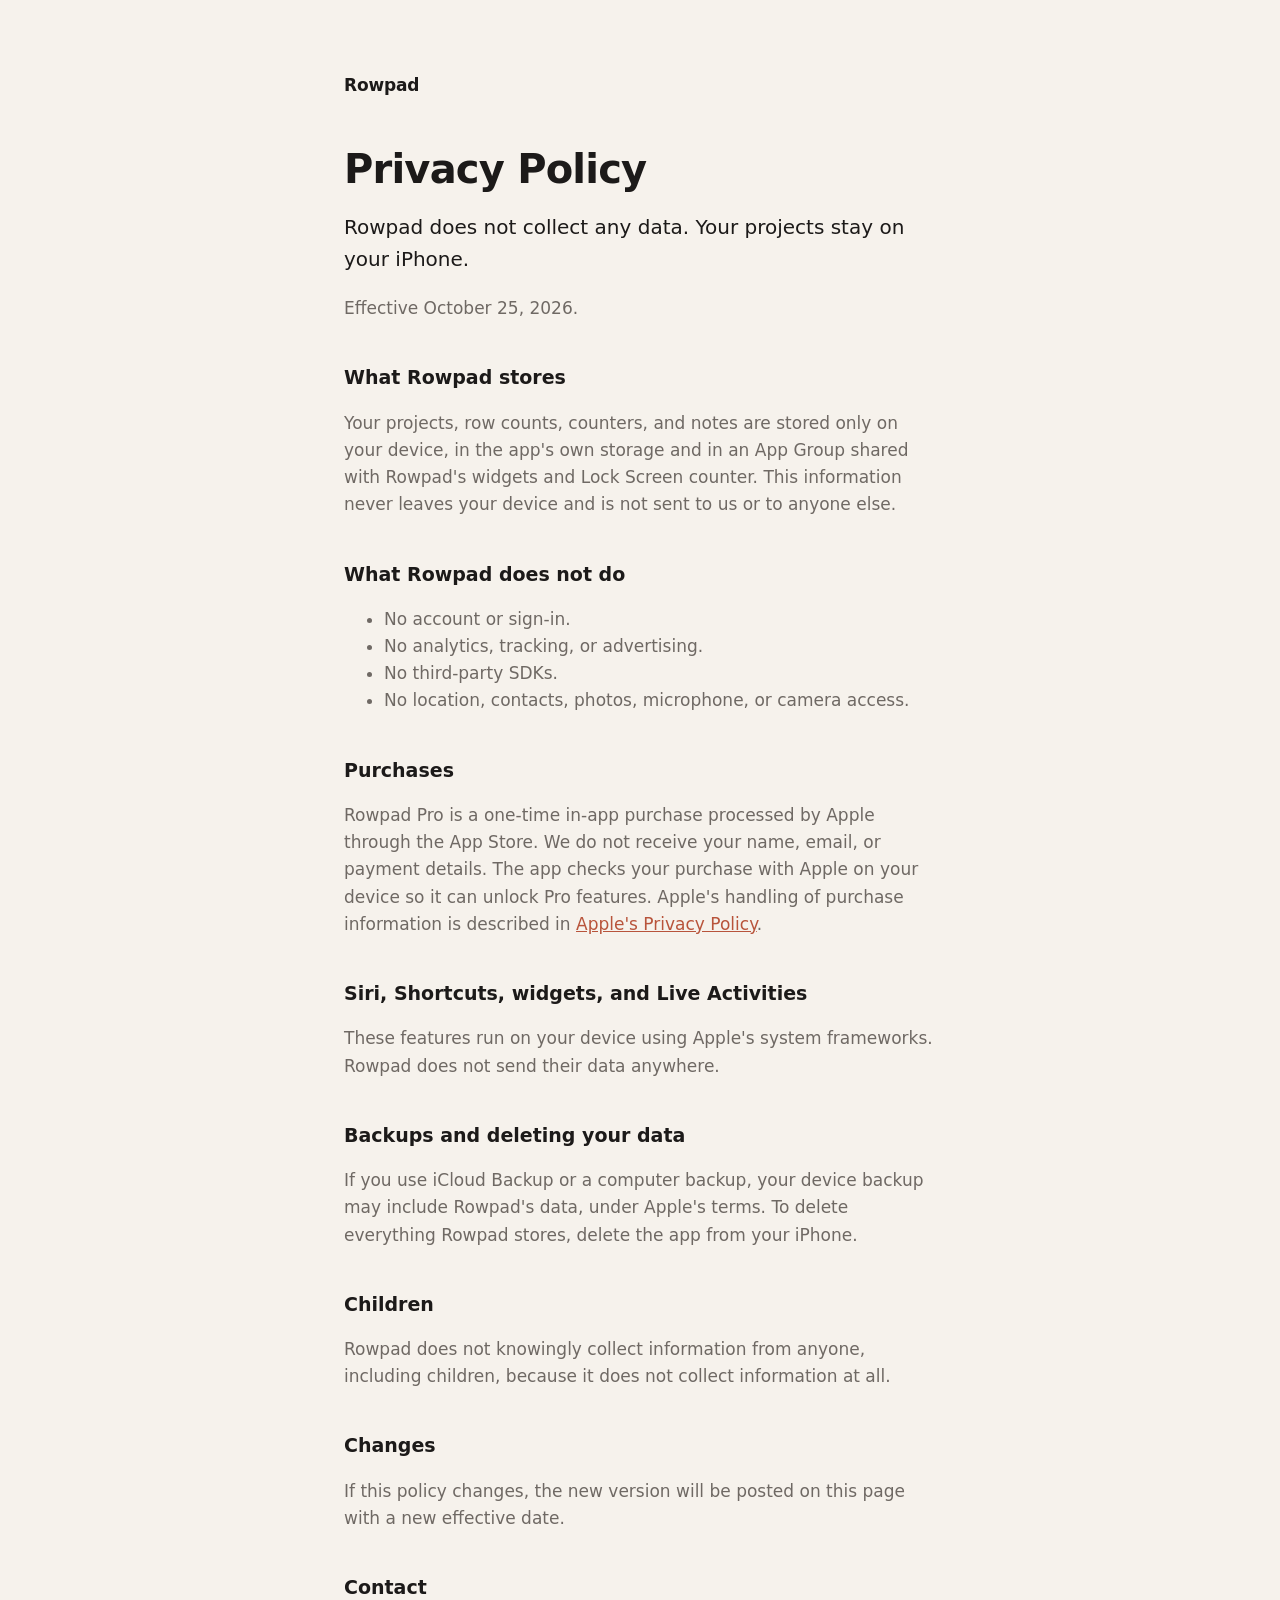
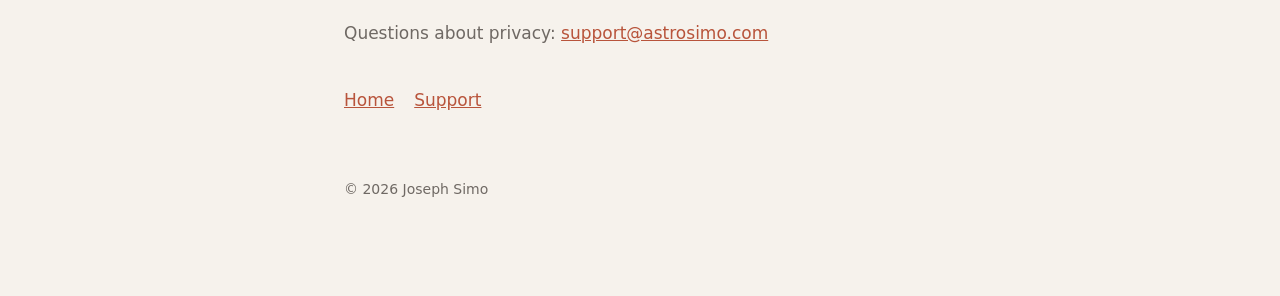
==== privacy/index.html @ 06115bd9 "Rowpad privacy and support pages" ====
<!doctype html>
<html lang="en"><head><meta charset="utf-8"><meta name="viewport" content="width=device-width,initial-scale=1">
<title>Privacy Policy | Rowpad</title>
<meta name="description" content="Rowpad does not collect any data. Your projects stay on your device.">
<link rel="stylesheet" href="../style.css"></head>
<body><main>
<header><a href="../">Rowpad</a></header>
<h1>Privacy Policy</h1>
<p class="lead">Rowpad does not collect any data. Your projects stay on your iPhone.</p>
<p>Effective October 25, 2026.</p>

<h2>What Rowpad stores</h2>
<p>Your projects, row counts, counters, and notes are stored only on your device, in the app's own storage and in an App Group shared with Rowpad's widgets and Lock Screen counter. This information never leaves your device and is not sent to us or to anyone else.</p>

<h2>What Rowpad does not do</h2>
<ul>
<li>No account or sign-in.</li>
<li>No analytics, tracking, or advertising.</li>
<li>No third-party SDKs.</li>
<li>No location, contacts, photos, microphone, or camera access.</li>
</ul>

<h2>Purchases</h2>
<p>Rowpad Pro is a one-time in-app purchase processed by Apple through the App Store. We do not receive your name, email, or payment details. The app checks your purchase with Apple on your device so it can unlock Pro features. Apple's handling of purchase information is described in <a href="https://www.apple.com/legal/privacy/">Apple's Privacy Policy</a>.</p>

<h2>Siri, Shortcuts, widgets, and Live Activities</h2>
<p>These features run on your device using Apple's system frameworks. Rowpad does not send their data anywhere.</p>

<h2>Backups and deleting your data</h2>
<p>If you use iCloud Backup or a computer backup, your device backup may include Rowpad's data, under Apple's terms. To delete everything Rowpad stores, delete the app from your iPhone.</p>

<h2>Children</h2>
<p>Rowpad does not knowingly collect information from anyone, including children, because it does not collect information at all.</p>

<h2>Changes</h2>
<p>If this policy changes, the new version will be posted on this page with a new effective date.</p>

<h2>Contact</h2>
<p>Questions about privacy: <a href="mailto:support@astrosimo.com">support@astrosimo.com</a></p>
<nav><a href="../">Home</a><a href="../support/">Support</a></nav>
<footer>&copy; 2026 Joseph Simo</footer>
</main></body></html>
---- style.css ----
:root{--bg:#f6f2ec;--fg:#1c1a19;--muted:#6f6964;--accent:#b8543b;--card:#fff}
@media (prefers-color-scheme:dark){:root{--bg:#161413;--fg:#f5f2ee;--muted:#aaa49e;--accent:#e87a5e;--card:#211e1c}}
*{box-sizing:border-box}
body{margin:0;background:var(--bg);color:var(--fg);font:17px/1.6 -apple-system,BlinkMacSystemFont,"SF Pro Text","Inter",system-ui,sans-serif;-webkit-font-smoothing:antialiased}
main{max-width:640px;margin:0 auto;padding:72px 24px 96px}
header a{color:var(--fg);text-decoration:none;font-weight:600;letter-spacing:-.01em}
h1{font-size:40px;line-height:1.1;letter-spacing:-.02em;margin:48px 0 12px}
h2{font-size:19px;margin:40px 0 6px}
p,li{color:var(--muted)}
.lead{font-size:20px;color:var(--fg)}
a{color:var(--accent)}
.button{display:inline-block;margin-top:16px;padding:12px 22px;border-radius:999px;background:var(--accent);color:#fff;text-decoration:none;font-weight:600}
nav{margin-top:40px;display:flex;gap:20px}
footer{margin-top:64px;font-size:14px;color:var(--muted)}
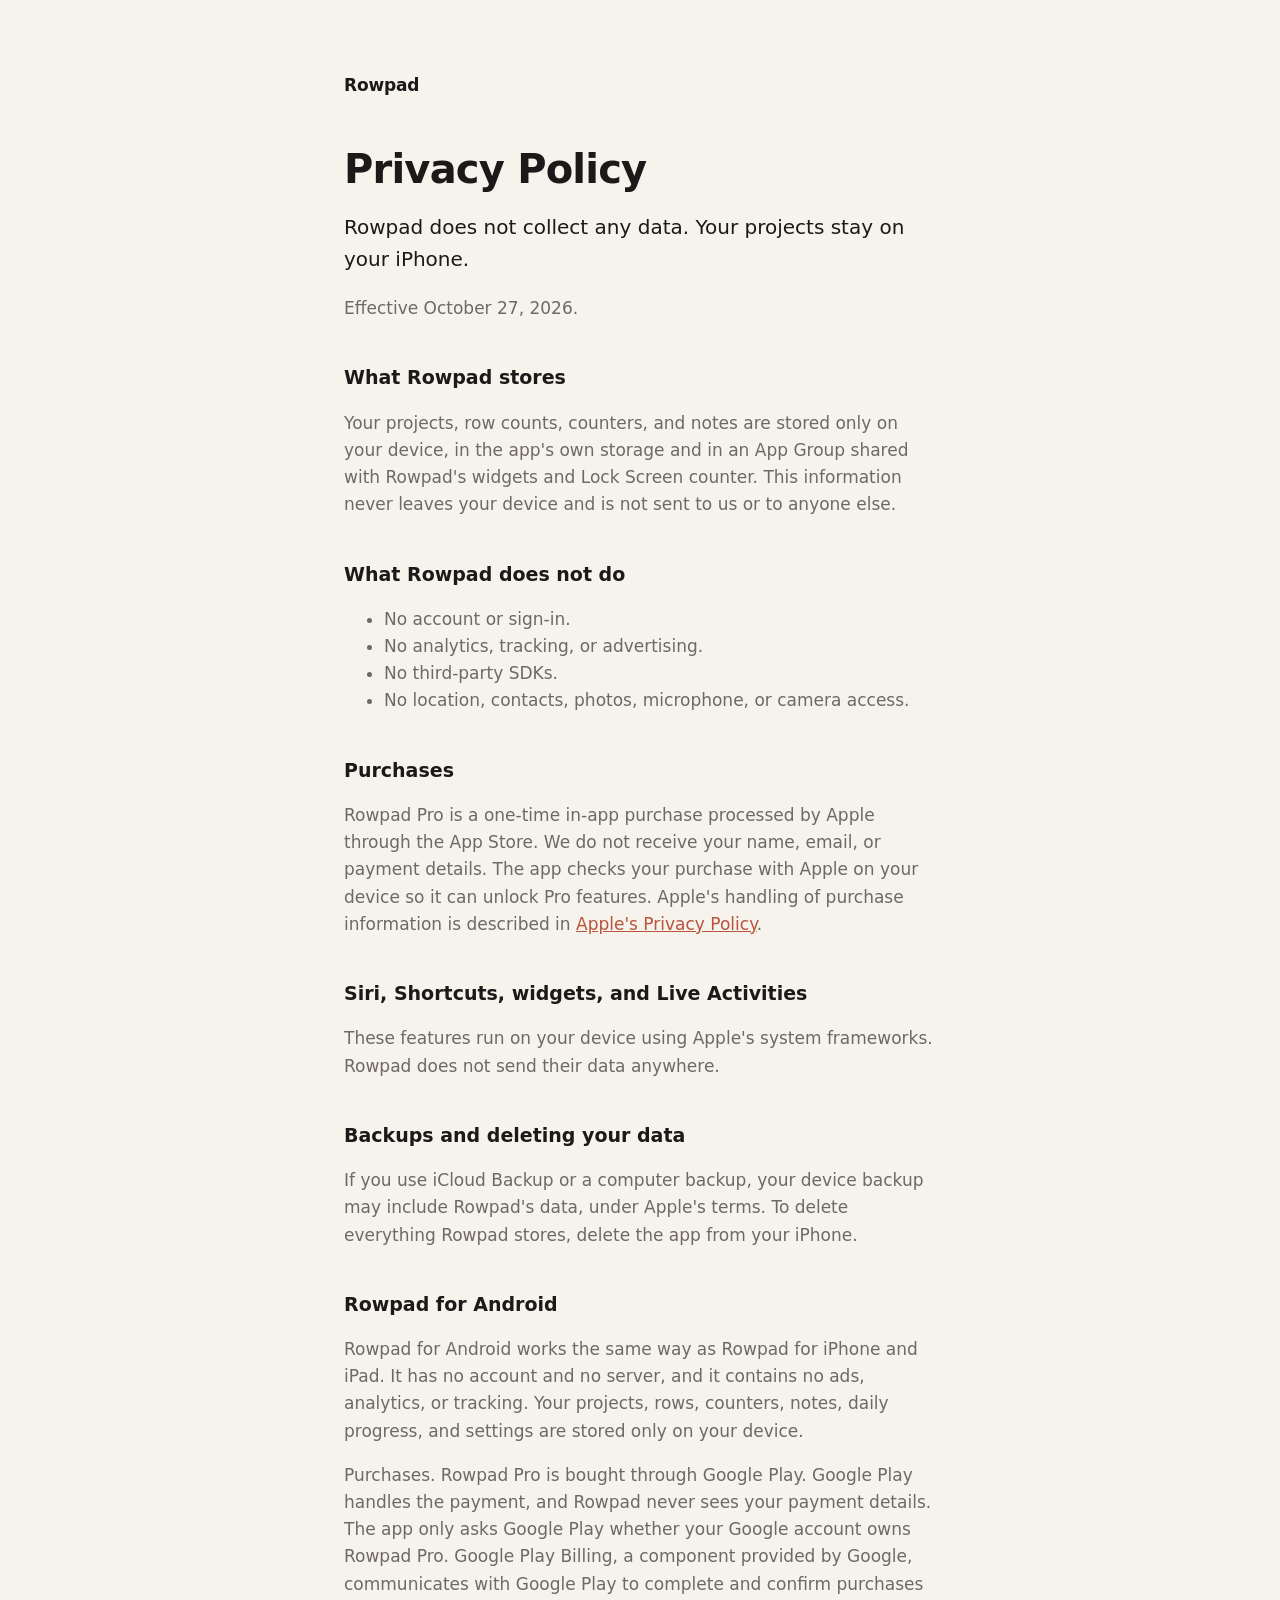
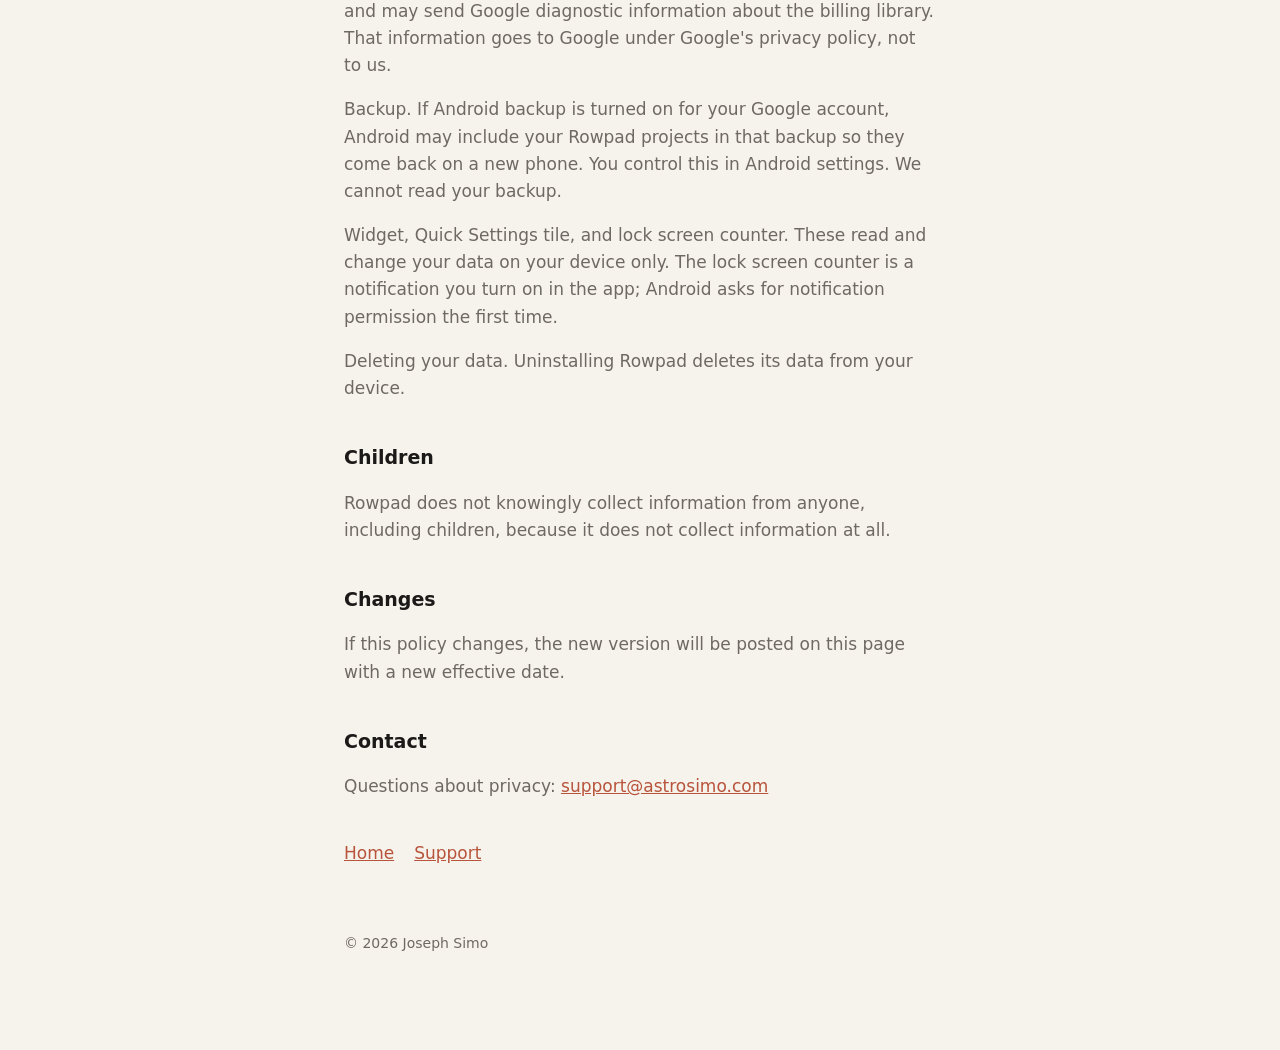
==== commit 2510bd1f: "Privacy policy: add Android section, effective Oct 27, 2026" ====
--- a/privacy/index.html
+++ b/privacy/index.html
@@ -7,7 +7,7 @@
 <header><a href="../">Rowpad</a></header>
 <h1>Privacy Policy</h1>
 <p class="lead">Rowpad does not collect any data. Your projects stay on your iPhone.</p>
-<p>Effective October 25, 2026.</p>
+<p>Effective October 27, 2026.</p>
 
 <h2>What Rowpad stores</h2>
 <p>Your projects, row counts, counters, and notes are stored only on your device, in the app's own storage and in an App Group shared with Rowpad's widgets and Lock Screen counter. This information never leaves your device and is not sent to us or to anyone else.</p>
@@ -29,6 +29,13 @@
 <h2>Backups and deleting your data</h2>
 <p>If you use iCloud Backup or a computer backup, your device backup may include Rowpad's data, under Apple's terms. To delete everything Rowpad stores, delete the app from your iPhone.</p>
 
+<h2>Rowpad for Android</h2>
+<p>Rowpad for Android works the same way as Rowpad for iPhone and iPad. It has no account and no server, and it contains no ads, analytics, or tracking. Your projects, rows, counters, notes, daily progress, and settings are stored only on your device.</p>
+<p>Purchases. Rowpad Pro is bought through Google Play. Google Play handles the payment, and Rowpad never sees your payment details. The app only asks Google Play whether your Google account owns Rowpad Pro. Google Play Billing, a component provided by Google, communicates with Google Play to complete and confirm purchases and may send Google diagnostic information about the billing library. That information goes to Google under Google's privacy policy, not to us.</p>
+<p>Backup. If Android backup is turned on for your Google account, Android may include your Rowpad projects in that backup so they come back on a new phone. You control this in Android settings. We cannot read your backup.</p>
+<p>Widget, Quick Settings tile, and lock screen counter. These read and change your data on your device only. The lock screen counter is a notification you turn on in the app; Android asks for notification permission the first time.</p>
+<p>Deleting your data. Uninstalling Rowpad deletes its data from your device.</p>
+
 <h2>Children</h2>
 <p>Rowpad does not knowingly collect information from anyone, including children, because it does not collect information at all.</p>
 
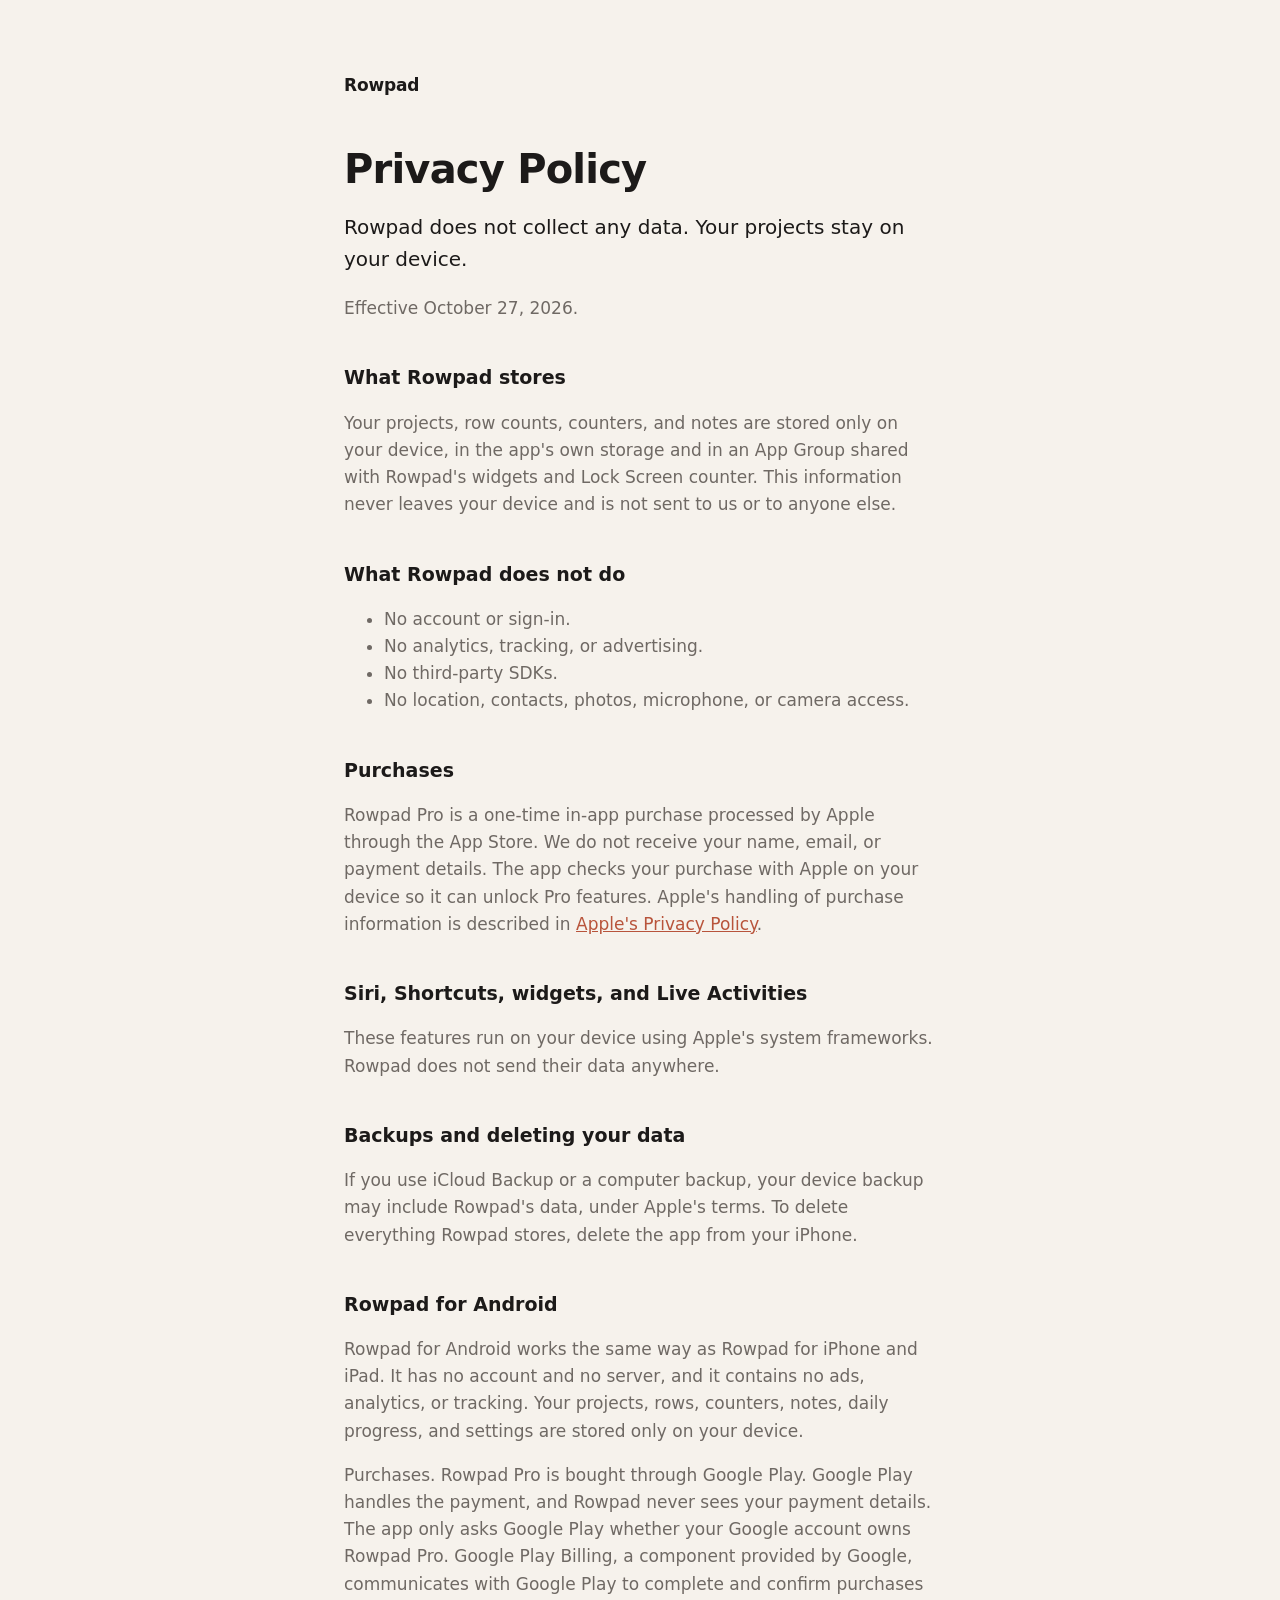
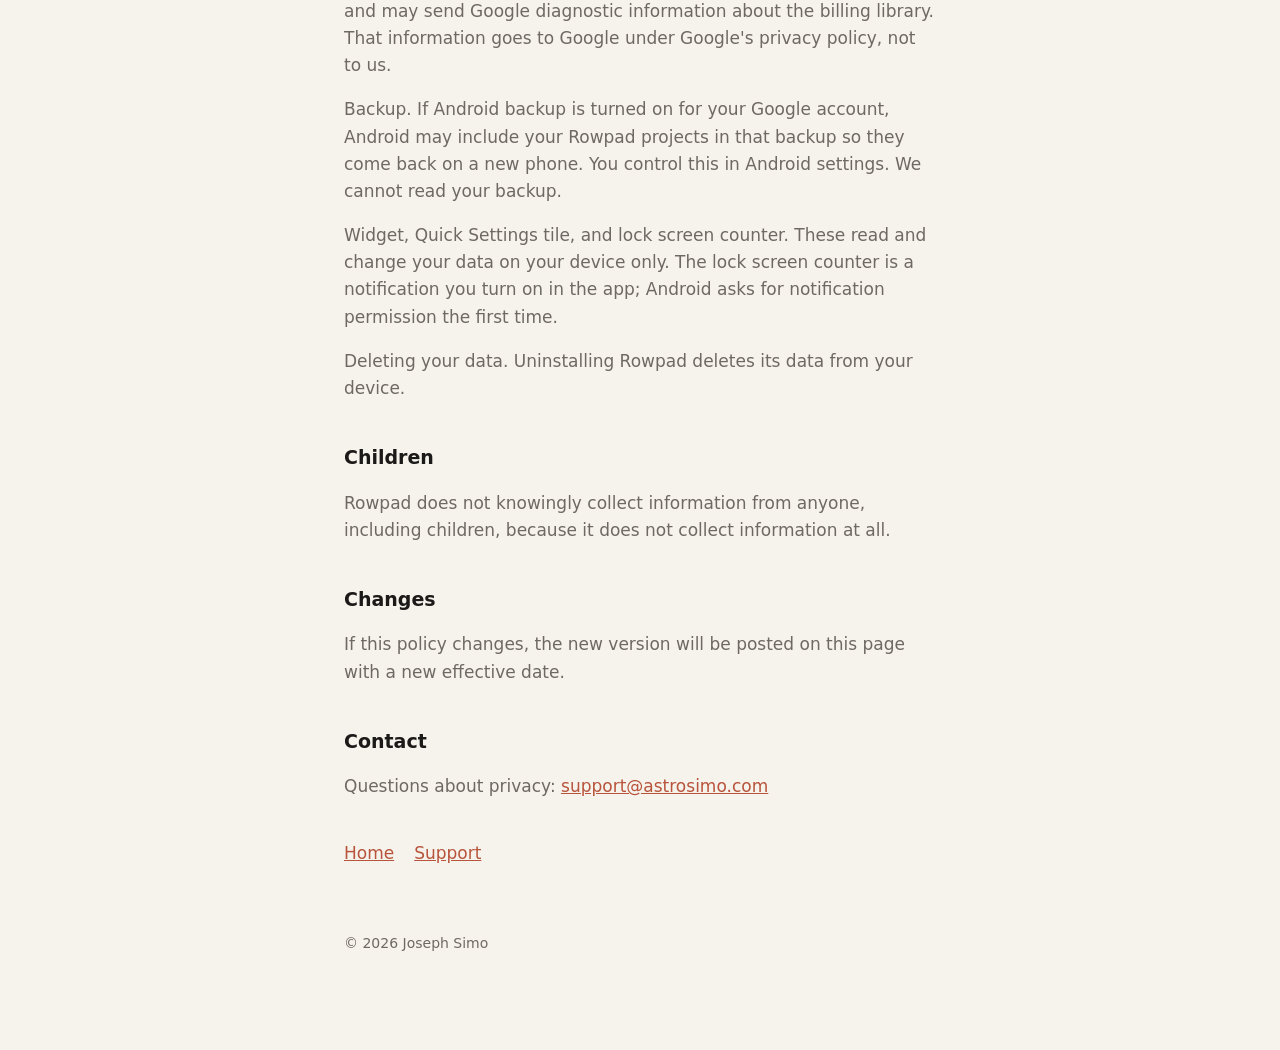
==== commit 538bae27: "Privacy: platform-neutral opening line" ====
--- a/privacy/index.html
+++ b/privacy/index.html
@@ -6,7 +6,7 @@
 <body><main>
 <header><a href="../">Rowpad</a></header>
 <h1>Privacy Policy</h1>
-<p class="lead">Rowpad does not collect any data. Your projects stay on your iPhone.</p>
+<p class="lead">Rowpad does not collect any data. Your projects stay on your device.</p>
 <p>Effective October 27, 2026.</p>
 
 <h2>What Rowpad stores</h2>
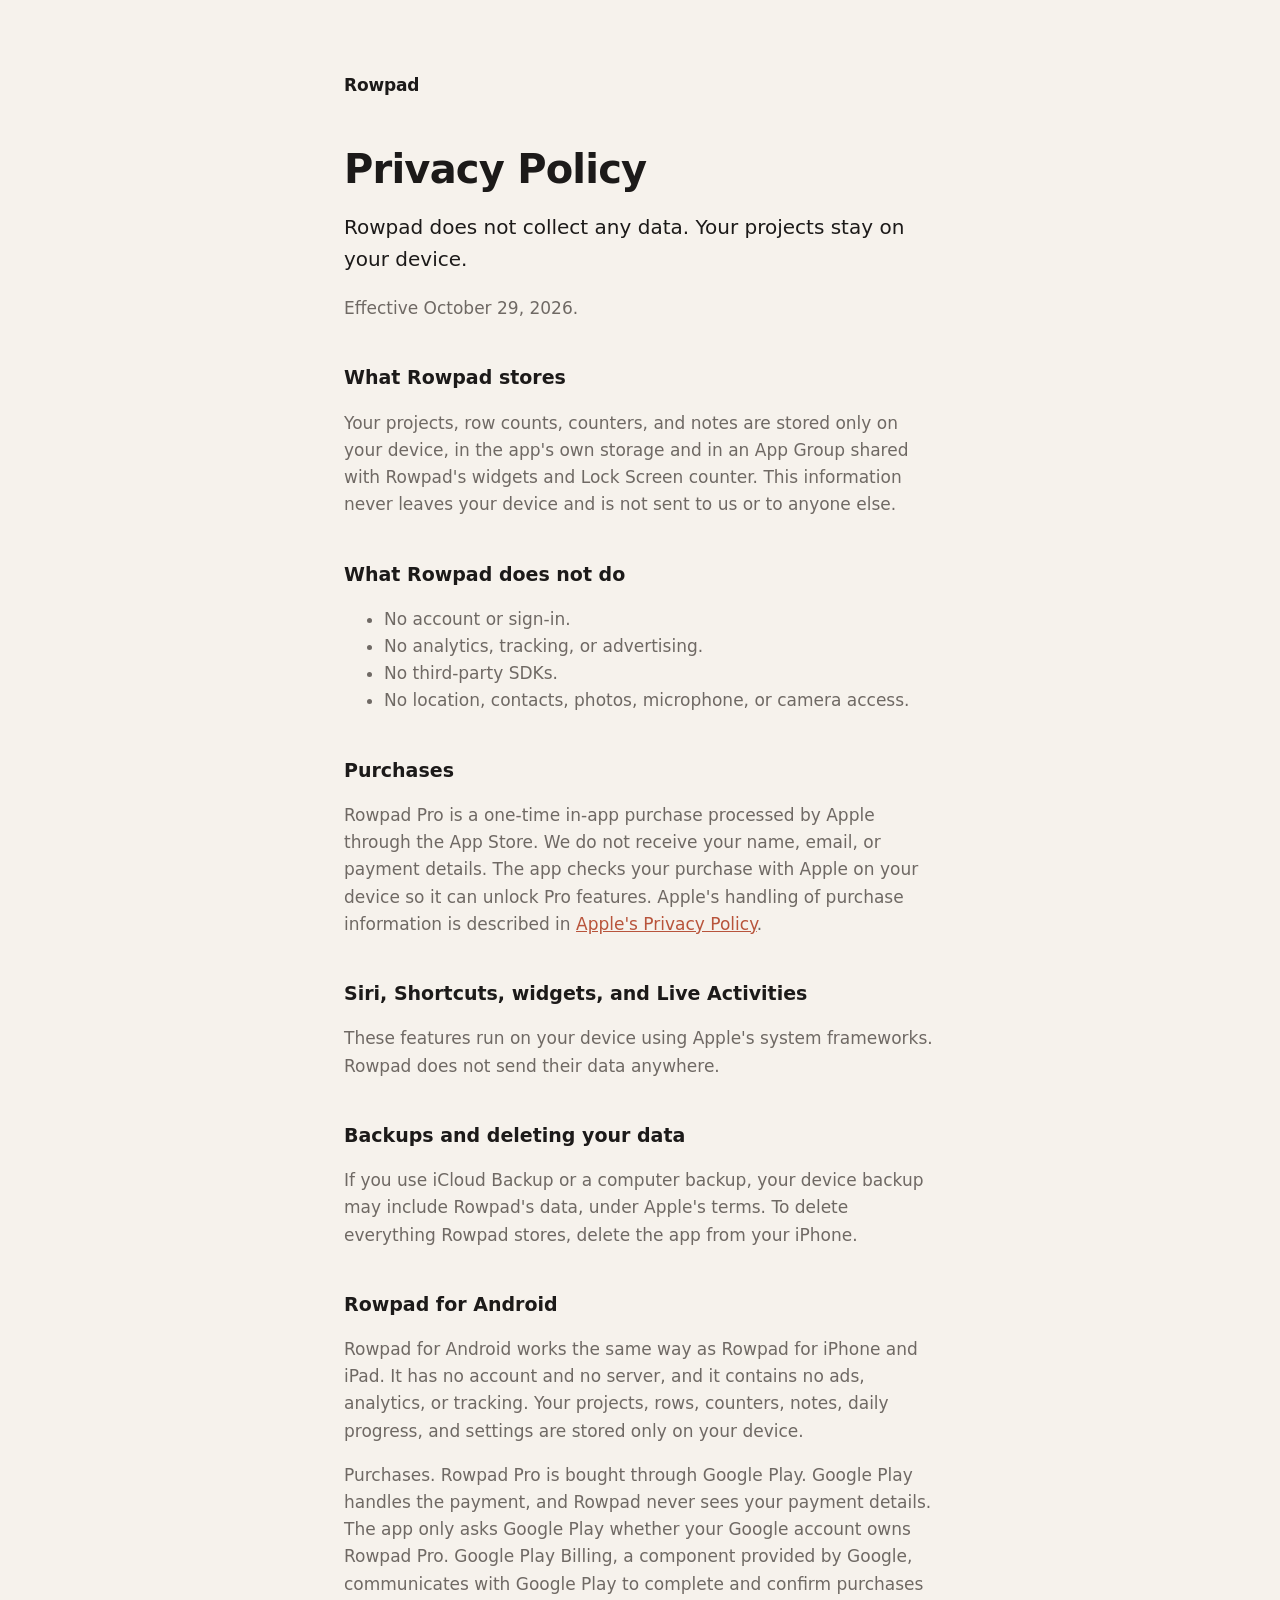
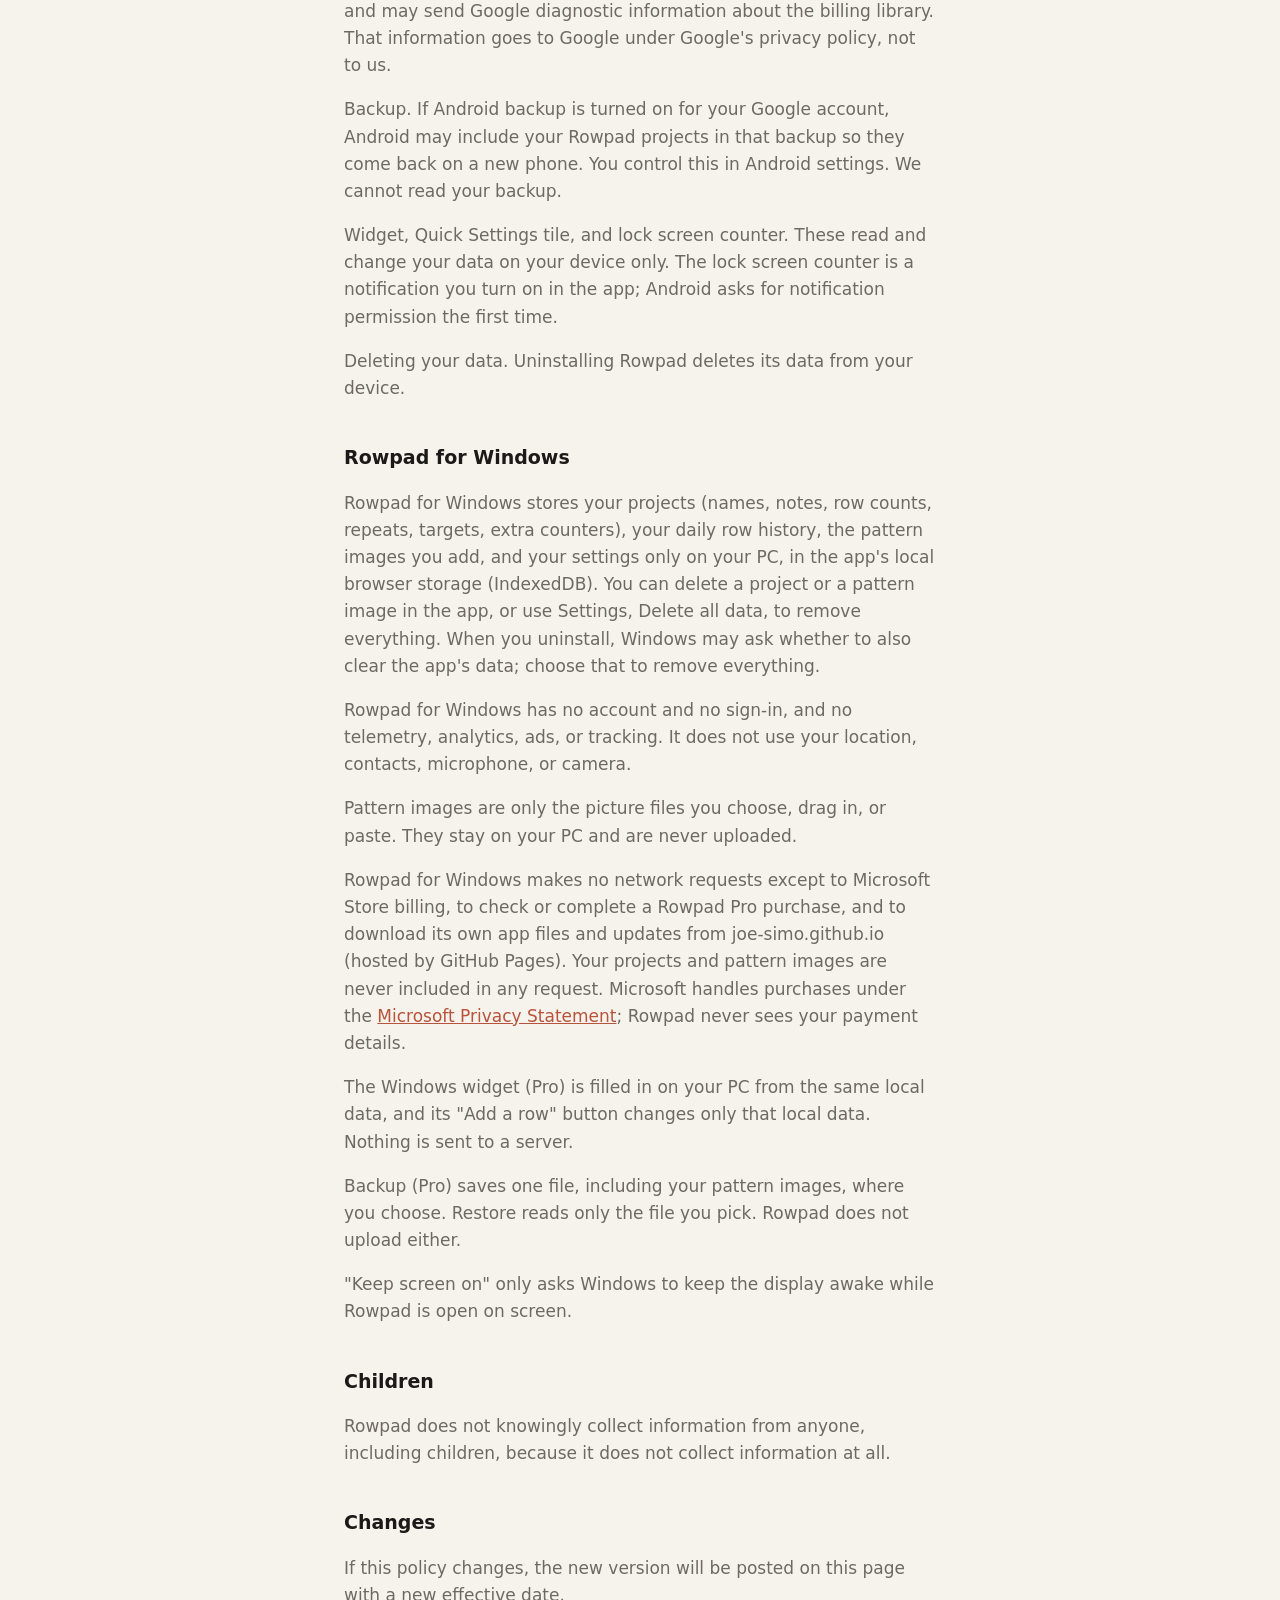
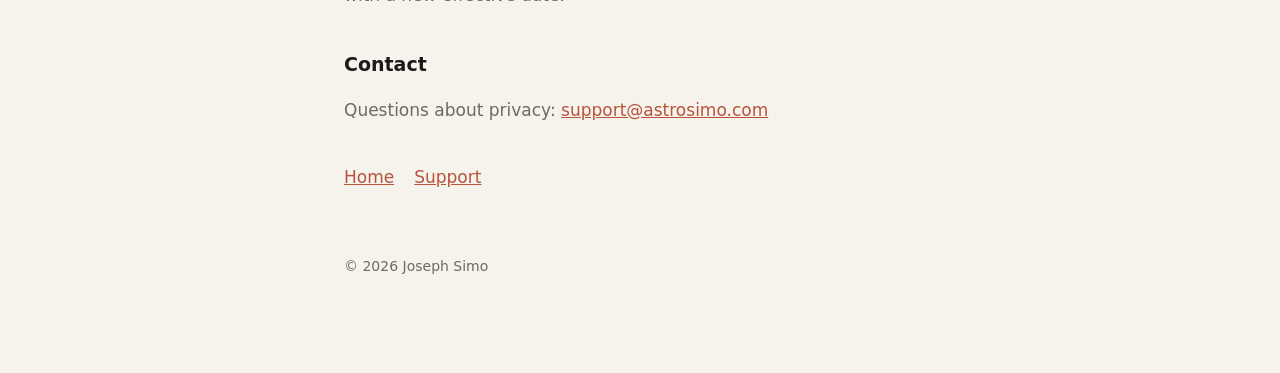
==== commit 0e8962c7: "Privacy: add Rowpad for Windows section" ====
--- a/privacy/index.html
+++ b/privacy/index.html
@@ -7,7 +7,7 @@
 <header><a href="../">Rowpad</a></header>
 <h1>Privacy Policy</h1>
 <p class="lead">Rowpad does not collect any data. Your projects stay on your device.</p>
-<p>Effective October 27, 2026.</p>
+<p>Effective October 29, 2026.</p>
 
 <h2>What Rowpad stores</h2>
 <p>Your projects, row counts, counters, and notes are stored only on your device, in the app's own storage and in an App Group shared with Rowpad's widgets and Lock Screen counter. This information never leaves your device and is not sent to us or to anyone else.</p>
@@ -36,6 +36,15 @@
 <p>Widget, Quick Settings tile, and lock screen counter. These read and change your data on your device only. The lock screen counter is a notification you turn on in the app; Android asks for notification permission the first time.</p>
 <p>Deleting your data. Uninstalling Rowpad deletes its data from your device.</p>
 
+<h2>Rowpad for Windows</h2>
+<p>Rowpad for Windows stores your projects (names, notes, row counts, repeats, targets, extra counters), your daily row history, the pattern images you add, and your settings only on your PC, in the app's local browser storage (IndexedDB). You can delete a project or a pattern image in the app, or use Settings, Delete all data, to remove everything. When you uninstall, Windows may ask whether to also clear the app's data; choose that to remove everything.</p>
+<p>Rowpad for Windows has no account and no sign-in, and no telemetry, analytics, ads, or tracking. It does not use your location, contacts, microphone, or camera.</p>
+<p>Pattern images are only the picture files you choose, drag in, or paste. They stay on your PC and are never uploaded.</p>
+<p>Rowpad for Windows makes no network requests except to Microsoft Store billing, to check or complete a Rowpad Pro purchase, and to download its own app files and updates from joe-simo.github.io (hosted by GitHub Pages). Your projects and pattern images are never included in any request. Microsoft handles purchases under the <a href="https://privacy.microsoft.com/privacystatement">Microsoft Privacy Statement</a>; Rowpad never sees your payment details.</p>
+<p>The Windows widget (Pro) is filled in on your PC from the same local data, and its "Add a row" button changes only that local data. Nothing is sent to a server.</p>
+<p>Backup (Pro) saves one file, including your pattern images, where you choose. Restore reads only the file you pick. Rowpad does not upload either.</p>
+<p>"Keep screen on" only asks Windows to keep the display awake while Rowpad is open on screen.</p>
+
 <h2>Children</h2>
 <p>Rowpad does not knowingly collect information from anyone, including children, because it does not collect information at all.</p>
 
